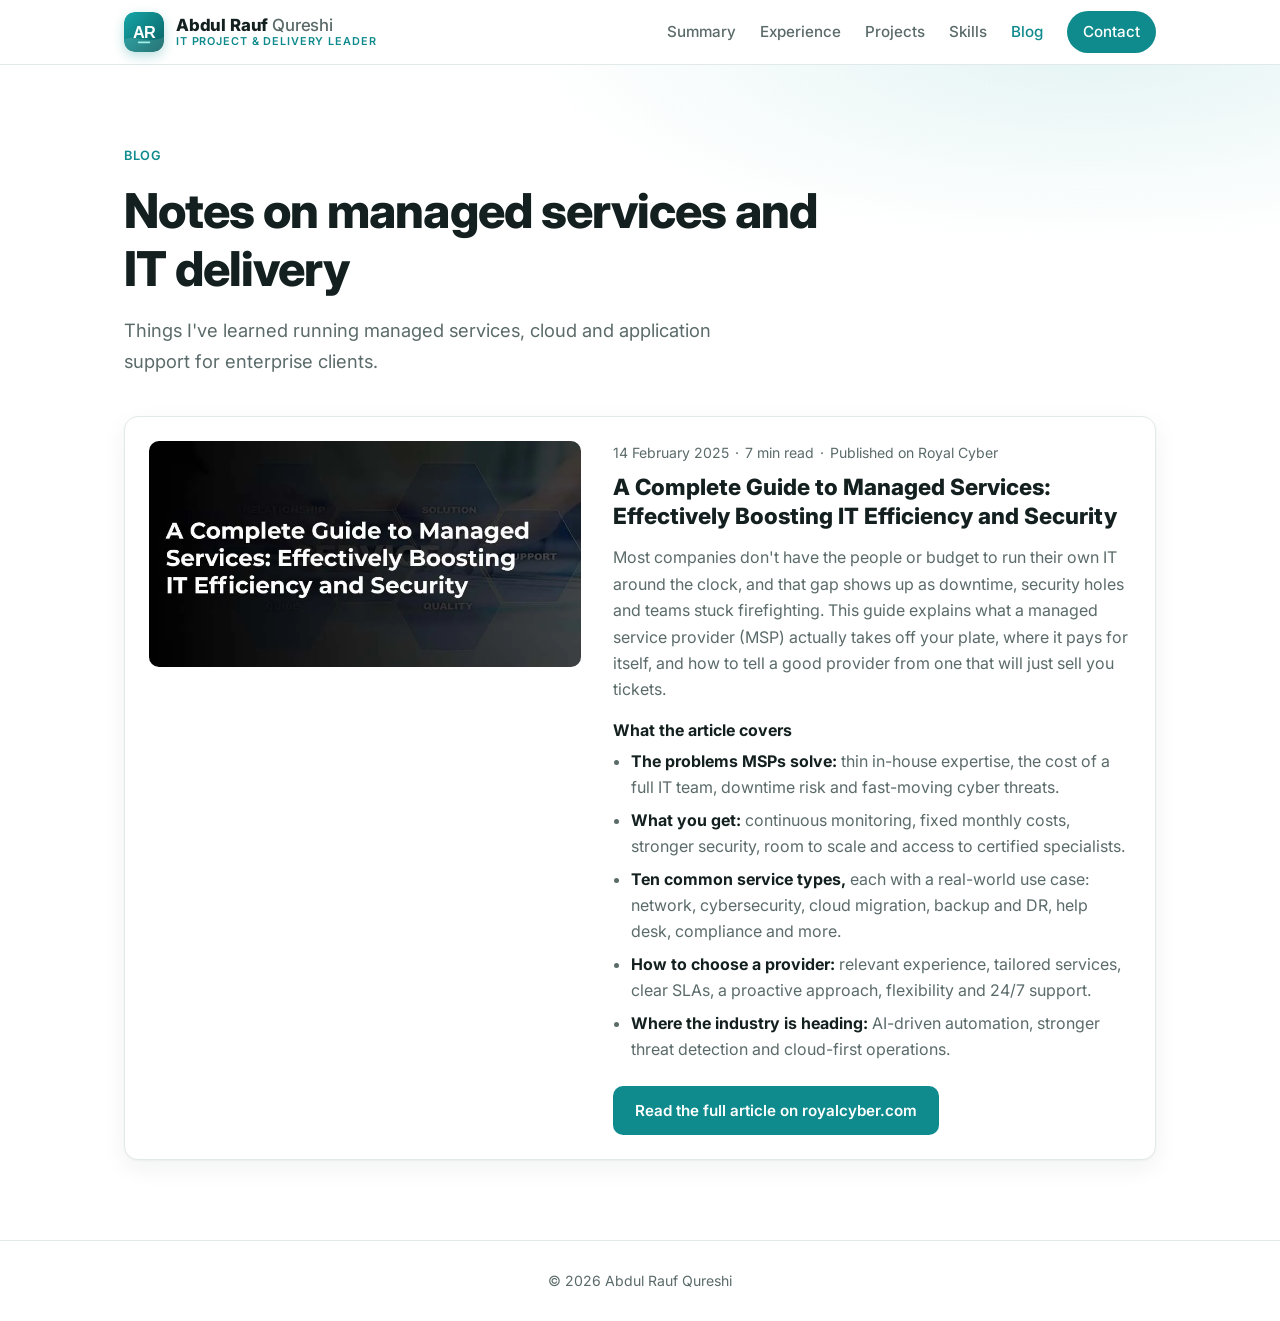
==== blog.html @ edaa2716 "Add Blog page with managed services guide article Summary, key points and link to the full article o" ====
<!doctype html>
<html lang="en">
<head>
  <meta charset="utf-8">
  <meta name="viewport" content="width=device-width, initial-scale=1">
  <title>Blog | Abdul Rauf Qureshi</title>
  <meta name="description" content="Articles by Abdul Rauf Qureshi on managed services, IT service delivery, cloud and project management.">
  <meta name="author" content="Abdul Rauf Qureshi">
  <meta property="og:title" content="Blog | Abdul Rauf Qureshi">
  <meta property="og:description" content="Articles on managed services, IT service delivery, cloud and project management.">
  <meta property="og:type" content="website">
  <link rel="icon" href="mark.svg" type="image/svg+xml">
  <link rel="preconnect" href="https://fonts.googleapis.com">
  <link rel="preconnect" href="https://fonts.gstatic.com" crossorigin>
  <link href="https://fonts.googleapis.com/css2?family=Inter:wght@400;500;600;700;800&display=swap" rel="stylesheet">
  <link rel="stylesheet" href="styles.css">
  <script type="application/ld+json">
  {
    "@context": "https://schema.org",
    "@type": "BlogPosting",
    "headline": "A Complete Guide to Managed Services: Effectively Boosting IT Efficiency and Security",
    "datePublished": "2025-02-14",
    "author": { "@type": "Person", "name": "Abdul Rauf Qureshi", "jobTitle": "Senior Project Manager" },
    "publisher": { "@type": "Organization", "name": "Royal Cyber Inc." },
    "url": "https://www.royalcyber.com/blogs/managed-it-services-guide/",
    "image": "blog/managed-it-services-guide.webp"
  }
  </script>
</head>
<body>
  <header class="nav">
    <div class="container nav-inner">
      <a href="index.html#top" class="brand" aria-label="Abdul Rauf Qureshi, home">
        <img class="brand-mark" src="mark.svg" alt="" width="40" height="40">
        <span class="brand-text">
          <span class="brand-name">Abdul Rauf <span>Qureshi</span></span>
          <span class="brand-tag">IT Project &amp; Delivery Leader</span>
        </span>
      </a>
      <nav>
        <a href="index.html#summary">Summary</a>
        <a href="index.html#experience">Experience</a>
        <a href="index.html#projects">Projects</a>
        <a href="index.html#skills">Skills</a>
        <a href="blog.html" class="nav-keep" aria-current="page">Blog</a>
        <a href="index.html#contact" class="nav-cta">Contact</a>
      </nav>
    </div>
  </header>

  <main>
    <section class="section blog-hero">
      <div class="container">
        <p class="eyebrow">Blog</p>
        <h1 class="page-title">Notes on managed services and IT delivery</h1>
        <p class="lead">Things I've learned running managed services, cloud and application support for enterprise clients.</p>
      </div>
    </section>

    <section class="section blog-list">
      <div class="container">
        <article class="post">
          <a class="post-cover" href="https://www.royalcyber.com/blogs/managed-it-services-guide/" target="_blank" rel="noopener">
            <img src="blog/managed-it-services-guide.webp" alt="Cover image: A Complete Guide to Managed Services" width="800" height="418">
          </a>
          <div class="post-body">
            <p class="post-meta">
              <time datetime="2025-02-14">14 February 2025</time>
              <span aria-hidden="true">·</span> 7 min read
              <span aria-hidden="true">·</span> Published on Royal Cyber
            </p>
            <h2 class="post-title">
              <a href="https://www.royalcyber.com/blogs/managed-it-services-guide/" target="_blank" rel="noopener">A Complete Guide to Managed Services: Effectively Boosting IT Efficiency and Security</a>
            </h2>
            <p>Most companies don't have the people or budget to run their own IT around the clock, and that gap shows up as downtime, security holes and teams stuck firefighting. This guide explains what a managed service provider (MSP) actually takes off your plate, where it pays for itself, and how to tell a good provider from one that will just sell you tickets.</p>

            <h3>What the article covers</h3>
            <ul class="post-points">
              <li><strong>The problems MSPs solve:</strong> thin in-house expertise, the cost of a full IT team, downtime risk and fast-moving cyber threats.</li>
              <li><strong>What you get:</strong> continuous monitoring, fixed monthly costs, stronger security, room to scale and access to certified specialists.</li>
              <li><strong>Ten common service types,</strong> each with a real-world use case: network, cybersecurity, cloud migration, backup and DR, help desk, compliance and more.</li>
              <li><strong>How to choose a provider:</strong> relevant experience, tailored services, clear SLAs, a proactive approach, flexibility and 24/7 support.</li>
              <li><strong>Where the industry is heading:</strong> AI-driven automation, stronger threat detection and cloud-first operations.</li>
            </ul>

            <a class="btn primary" href="https://www.royalcyber.com/blogs/managed-it-services-guide/" target="_blank" rel="noopener">Read the full article on royalcyber.com</a>
          </div>
        </article>
      </div>
    </section>
  </main>

  <footer class="footer">
    <div class="container">© <span id="year">2026</span> Abdul Rauf Qureshi</div>
  </footer>

  <script>document.getElementById('year').textContent = new Date().getFullYear();</script>
</body>
</html>
---- styles.css ----
:root {
  --bg: #ffffff;
  --bg-alt: #f5f8f8;
  --surface: #ffffff;
  --text: #13201f;
  --muted: #5b6b6a;
  --border: #e2e9e9;
  --accent: #0f8b8d;
  --accent-strong: #0b6e70;
  --accent-soft: #e3f3f3;
  --shadow: 0 1px 2px rgba(16, 32, 31, .04), 0 8px 24px rgba(16, 32, 31, .06);
  --radius: 14px;
  --max: 1080px;
}

@media (prefers-color-scheme: dark) {
  :root {
    --bg: #0c1414;
    --bg-alt: #111c1c;
    --surface: #152222;
    --text: #e6eeee;
    --muted: #9db0af;
    --border: #213333;
    --accent: #3cc4c6;
    --accent-strong: #6ad6d8;
    --accent-soft: #163536;
    --shadow: 0 1px 2px rgba(0, 0, 0, .3), 0 8px 24px rgba(0, 0, 0, .3);
  }
}

*, *::before, *::after { box-sizing: border-box; }
html { scroll-behavior: smooth; scroll-padding-top: 72px; }
body {
  margin: 0;
  font-family: "Inter", system-ui, -apple-system, "Segoe UI", Roboto, sans-serif;
  background: var(--bg);
  color: var(--text);
  line-height: 1.65;
  -webkit-font-smoothing: antialiased;
}
a { color: var(--accent); text-decoration: none; }
a:hover { color: var(--accent-strong); }
h1, h2, h3, h4 { line-height: 1.2; margin: 0; }
p { margin: 0 0 1em; }

.container { max-width: var(--max); margin: 0 auto; padding: 0 24px; }

/* Nav */
.nav {
  position: sticky; top: 0; z-index: 10;
  background: color-mix(in srgb, var(--bg) 85%, transparent);
  backdrop-filter: saturate(160%) blur(10px);
  border-bottom: 1px solid var(--border);
}
.nav-inner { display: flex; align-items: center; justify-content: space-between; height: 64px; }
.brand { display: flex; align-items: center; gap: 12px; color: var(--text); }
.brand:hover { color: var(--text); }
.brand-mark {
  width: 40px; height: 40px; border-radius: 11px; flex: none;
  box-shadow: 0 4px 12px rgba(15, 139, 141, .28);
  transition: transform .2s;
}
.brand:hover .brand-mark { transform: rotate(-6deg) scale(1.05); }
.brand-text { display: flex; flex-direction: column; line-height: 1.15; }
.brand-name { font-weight: 800; font-size: 1.05rem; letter-spacing: -.01em; }
.brand-name span { font-weight: 500; color: var(--muted); }
.brand-tag {
  font-size: .68rem; font-weight: 600; letter-spacing: .08em;
  text-transform: uppercase; color: var(--accent);
}
.nav nav { display: flex; gap: 24px; align-items: center; }
.nav nav a { color: var(--muted); font-weight: 500; font-size: .95rem; }
.nav nav a:hover { color: var(--text); }
.nav nav a.nav-cta {
  color: #fff; background: var(--accent); padding: 8px 16px; border-radius: 999px;
}
.nav nav a.nav-cta:hover { background: var(--accent-strong); color: #fff; }

/* Hero */
.hero {
  padding: 96px 0 72px;
  background:
    radial-gradient(800px 400px at 85% -10%, var(--accent-soft), transparent 70%),
    var(--bg);
}
.hero-top { display: grid; grid-template-columns: 1fr auto; gap: 48px; align-items: center; }
.hero-photo {
  width: 300px; height: 300px; object-fit: cover; object-position: 50% 15%;
  border-radius: 50%; border: 6px solid var(--surface); background: var(--accent);
  box-shadow: 0 0 0 2px var(--accent), var(--shadow);
}
.eyebrow {
  color: var(--accent); font-weight: 600; letter-spacing: .04em;
  text-transform: uppercase; font-size: .8rem; margin-bottom: 16px;
}
.certs-row { list-style: none; padding: 0; margin-top: 0; display: flex; flex-wrap: wrap; gap: 8px 10px; }
.certs-row li {
  display: inline-flex; align-items: center; gap: 8px;
  background: var(--surface); border: 1px solid var(--border);
  border-radius: 999px; padding: 4px 12px 4px 4px;
}
.certs-row img {
  width: 24px; height: 24px; object-fit: contain;
  background: #fff; border-radius: 50%; padding: 2px;
}
.hero h1 { font-size: clamp(2.4rem, 6vw, 4rem); font-weight: 800; letter-spacing: -.02em; }
.role { font-size: clamp(1.05rem, 2.2vw, 1.3rem); font-weight: 600; color: var(--accent); margin: 12px 0 0; }
.lead { font-size: clamp(1rem, 1.8vw, 1.15rem); color: var(--muted); max-width: 640px; margin: 18px 0 14px; }
.contact-line { display: flex; flex-wrap: wrap; gap: 8px; font-size: .95rem; color: var(--muted); margin-bottom: 28px; }
.hero-actions { display: flex; flex-wrap: wrap; gap: 12px; }
.btn {
  display: inline-block; padding: 12px 22px; border-radius: 10px;
  font-weight: 600; font-size: .95rem; transition: background .15s, border-color .15s, color .15s;
  overflow-wrap: anywhere;
}
.btn.primary { background: var(--accent); color: #fff; }
.btn.primary:hover { background: var(--accent-strong); color: #fff; }
.btn.ghost { border: 1px solid var(--border); color: var(--text); background: var(--surface); }
.btn.ghost:hover { border-color: var(--accent); color: var(--accent); }

.stats {
  display: grid; grid-template-columns: repeat(4, 1fr); gap: 16px;
  margin: 56px 0 0; padding: 0;
}
.stats div {
  background: var(--surface); border: 1px solid var(--border);
  border-radius: var(--radius); padding: 20px; box-shadow: var(--shadow);
}
.stats dt { font-size: 1.8rem; font-weight: 800; color: var(--accent); }
.stats dd { margin: 4px 0 0; color: var(--muted); font-size: .9rem; }

/* Sections */
.section { padding: 80px 0; }
.section.alt { background: var(--bg-alt); }
.section-title {
  font-size: 1.75rem; font-weight: 800; letter-spacing: -.01em; margin-bottom: 32px;
}
.two-col { display: grid; grid-template-columns: 220px 1fr; gap: 32px; }
.two-col p { font-size: 1.08rem; color: var(--text); text-align: justify; hyphens: auto; }

/* Timeline */
.timeline { list-style: none; margin: 0; padding: 0; position: relative; }
.timeline > li {
  display: grid; grid-template-columns: 180px 1fr; gap: 32px;
  padding-bottom: 36px; position: relative;
}
.timeline > li:last-child { padding-bottom: 0; }
.when { color: var(--muted); font-size: .9rem; font-weight: 500; padding-top: 3px; }
.what {
  border-left: 2px solid var(--border); padding-left: 28px; position: relative;
}
.what::before {
  content: ""; position: absolute; left: -7px; top: 6px;
  width: 12px; height: 12px; border-radius: 50%;
  background: var(--bg-alt); border: 2px solid var(--accent);
}
.timeline > li:first-child .what::before { background: var(--accent); }
/* Organization logos: always on a white tile so dark marks stay visible in dark mode */
.logo {
  flex: none; width: 56px; height: 56px; border-radius: 12px;
  background: #fff; border: 1px solid var(--border);
  display: grid; place-items: center; padding: 7px; overflow: hidden;
}
.logo img { max-width: 100%; max-height: 100%; object-fit: contain; }
.logo.initials { background: var(--accent-soft); color: var(--accent); font-weight: 800; font-size: .95rem; letter-spacing: .02em; }
.job-head { display: flex; gap: 14px; align-items: center; margin-bottom: 10px; }
.job-head .logo { width: 124px; padding: 8px 10px; }
.job-head .logo img { max-height: 38px; }
@media (max-width: 640px) { .job-head .logo { width: 88px; height: 48px; } }
.job-head .org { margin-bottom: 0; }
.card-logo {
  display: block; height: 52px; max-width: 170px; object-fit: contain; object-position: left center;
  background: #fff; border-radius: 10px; padding: 8px 12px; margin-bottom: 14px; box-sizing: content-box;
}
.what h3 { font-size: 1.15rem; font-weight: 700; }
.org { color: var(--accent); font-weight: 500; font-size: .95rem; margin: 4px 0 10px; }
.what ul { margin: 0; padding-left: 18px; color: var(--muted); }
.what li { margin-bottom: 4px; }

/* Project cards */
.cards { display: grid; grid-template-columns: repeat(6, 1fr); gap: 20px; }
.card {
  grid-column: span 2;
  background: var(--surface); border: 1px solid var(--border);
  border-radius: var(--radius); padding: 24px; box-shadow: var(--shadow);
  transition: transform .15s, border-color .15s;
}
.card:hover { transform: translateY(-2px); border-color: var(--accent); }
.card.featured { grid-column: span 3; }
.card-head { display: flex; justify-content: space-between; align-items: center; margin-bottom: 12px; gap: 8px; }
.tag {
  font-size: .75rem; font-weight: 600; color: var(--accent);
  background: var(--accent-soft); padding: 4px 10px; border-radius: 999px;
}
.value { font-weight: 800; font-size: 1.3rem; }
.card h3 { font-size: 1.15rem; margin-bottom: 10px; }
.card p, .card ul { color: var(--muted); font-size: .95rem; margin: 0; }
.card ul { padding-left: 18px; }
.card li { margin-bottom: 4px; }

/* Skills */
.skills-grid { display: grid; grid-template-columns: 1fr 1fr; gap: 32px; }
.skill-block h3, .sub-title { font-size: 1.05rem; font-weight: 700; margin-bottom: 14px; }
.sub-title { margin-top: 48px; }
.chips { list-style: none; padding: 0; margin: 0; display: flex; flex-wrap: wrap; gap: 8px; }
.chips li {
  background: var(--surface); border: 1px solid var(--border);
  padding: 6px 12px; border-radius: 999px; font-size: .88rem;
}
.tech-grid { display: grid; grid-template-columns: repeat(auto-fit, minmax(190px, 1fr)); gap: 16px; }
.tech-grid > div {
  background: var(--surface); border: 1px solid var(--border);
  border-radius: var(--radius); padding: 18px;
}
.tech-grid h4 { font-size: .8rem; text-transform: uppercase; letter-spacing: .05em; color: var(--accent); margin-bottom: 8px; }
.tech-grid p { margin: 0; font-size: .92rem; }

/* Education / certs */
.cols { display: grid; grid-template-columns: 1fr 1fr; gap: 48px; }
.list { list-style: none; margin: 0; padding: 0; }
.list li { padding: 14px 0; border-bottom: 1px solid var(--border); display: flex; gap: 14px; align-items: center; }
.list li:first-child { padding-top: 0; }
.list li > div { display: flex; flex-direction: column; }
.list .logo { width: 48px; height: 48px; padding: 6px; }
.list span:not(.logo) { color: var(--muted); font-size: .92rem; }

/* Blog */
.nav nav a[aria-current="page"] { color: var(--accent); }
.section.blog-hero { padding-bottom: 20px; background: radial-gradient(800px 300px at 85% -10%, var(--accent-soft), transparent 70%), var(--bg); }
.page-title { font-size: clamp(2rem, 5vw, 3rem); font-weight: 800; letter-spacing: -.02em; max-width: 720px; }
.blog-hero .lead { margin-bottom: 0; }
.section.blog-list { padding-top: 20px; }
.post {
  display: grid; grid-template-columns: minmax(0, 5fr) minmax(0, 6fr); gap: 32px;
  background: var(--surface); border: 1px solid var(--border);
  border-radius: var(--radius); padding: 24px; box-shadow: var(--shadow);
}
.post-cover { display: block; border-radius: 10px; overflow: hidden; align-self: start; }
.post-cover img { display: block; width: 100%; height: auto; transition: transform .3s; }
.post-cover:hover img { transform: scale(1.03); }
.post-meta { display: flex; flex-wrap: wrap; gap: 6px; color: var(--muted); font-size: .88rem; margin-bottom: 8px; }
.post-title { font-size: 1.4rem; font-weight: 800; line-height: 1.3; margin-bottom: 14px; }
.post-title a { color: var(--text); }
.post-title a:hover { color: var(--accent); }
.post-body > p { color: var(--muted); }
.post-body h3 { font-size: 1rem; margin: 18px 0 8px; }
.post-points { margin: 0 0 24px; padding-left: 18px; color: var(--muted); }
.post-points li { margin-bottom: 6px; }
.post-points strong { color: var(--text); }

/* Contact */
.contact { background: var(--accent-soft); text-align: center; }
.contact-inner { display: flex; flex-direction: column; align-items: center; }
.contact h2 { font-size: clamp(1.8rem, 4vw, 2.4rem); font-weight: 800; margin-bottom: 12px; }
.contact p { color: var(--muted); max-width: 520px; margin-bottom: 28px; }
.contact .hero-actions { justify-content: center; }

.footer { padding: 28px 0; color: var(--muted); font-size: .88rem; text-align: center; border-top: 1px solid var(--border); }

/* Responsive */
@media (max-width: 860px) {
  .stats { grid-template-columns: repeat(2, 1fr); }
  .hero-top { grid-template-columns: 1fr; gap: 32px; }
  .post { grid-template-columns: 1fr; gap: 20px; padding: 18px; }
  .hero-photo { order: -1; width: 180px; height: 180px; }
  .two-col, .cols, .skills-grid { grid-template-columns: 1fr; gap: 16px; }
  .cols { gap: 48px; }
  .timeline > li { grid-template-columns: 1fr; gap: 6px; }
  .when { padding-left: 30px; }
  .cards { grid-template-columns: 1fr; }
  .card, .card.featured { grid-column: auto; }
}
@media (max-width: 640px) {
  .container { padding: 0 16px; }
  .nav nav a:not(.nav-cta):not(.nav-keep) { display: none; }
  .nav nav { gap: 14px; }
  .brand-name span { display: none; }
  .brand-tag { display: none; }
  .brand-mark { width: 36px; height: 36px; }
  .hero { padding: 64px 0 48px; }
  .section { padding: 56px 0; }
}
/* Print: plain single-column resume, readable by ATS parsers when saved as PDF */
@media print {
  @page { margin: 14mm 16mm; }
  :root {
    --bg: #fff; --bg-alt: #fff; --surface: #fff; --text: #000; --muted: #222;
    --border: #ccc; --accent: #000; --accent-soft: #fff; --shadow: none;
  }
  body { font-family: Arial, Helvetica, sans-serif; font-size: 10.5pt; line-height: 1.4; }
  .nav, .hero-photo, .hero-actions, .stats, .footer, .contact, .eyebrow, .logo, .card-logo { display: none !important; }
  .job-head { display: block; margin: 0; }
  .cols > div { break-inside: avoid; }
  .cols > div + div { margin-top: 12pt; }
  .container { max-width: none; padding: 0; }
  .hero, .section, .section.alt, .contact { padding: 0; margin: 0 0 12pt; background: none; text-align: left; }
  .hero-top, .two-col, .cols, .skills-grid { display: block; }
  .hero h1 { font-size: 20pt; }
  .role { color: #000; font-size: 12pt; margin-top: 2pt; }
  .lead { font-size: 10.5pt; max-width: none; margin: 6pt 0; }
  .contact-line { margin-bottom: 0; }
  a { color: #000; }
  .section-title, .contact h2 {
    font-size: 12pt; text-transform: uppercase; letter-spacing: .04em;
    border-bottom: 1px solid #000; padding-bottom: 2pt; margin: 0 0 6pt;
    break-after: avoid;
  }
  .two-col p { font-size: 10.5pt; color: #000; margin-bottom: 5pt; }
  .what ul, .card ul { padding-left: 14pt; }
  .contact-inner { align-items: flex-start; }
  .contact p { margin: 0; max-width: none; }
  .timeline > li { display: block; padding-bottom: 8pt; break-inside: avoid; }
  .what { border: 0; padding: 0; }
  .what::before { display: none; }
  .when { padding: 0; font-size: 10pt; }
  .what h3, .card h3 { font-size: 11pt; }
  .org { color: #000; margin: 0 0 2pt; font-style: italic; }
  .cards { display: block; }
  .card { border: 0; padding: 0 0 6pt; box-shadow: none; break-inside: avoid; }
  .card:hover { transform: none; }
  .card-head { justify-content: flex-start; margin: 0; }
  .tag { padding: 0; font-size: 10pt; color: #000; }
  .tag::after { content: " ·"; }
  .value { font-size: 10pt; }
  .chips { display: block; }
  .chips li { display: inline; border: 0; padding: 0; font-size: 10.5pt; }
  .chips li:not(:last-child)::after { content: ", "; }
  .skill-block h3, .sub-title { font-size: 10.5pt; margin: 4pt 0 2pt; }
  .tech-grid { display: block; }
  .tech-grid > div { border: 0; padding: 0; }
  .tech-grid h4 { display: inline; font-size: 10.5pt; text-transform: none; letter-spacing: 0; color: #000; }
  .tech-grid h4::after { content: ": "; }
  .tech-grid p { display: inline; }
  .list li { padding: 2pt 0; border: 0; }
  .list span { color: #222; }
}

@media (prefers-reduced-motion: reduce) {
  html { scroll-behavior: auto; }
  .card, .btn, .brand-mark, .post-cover img { transition: none; }
}
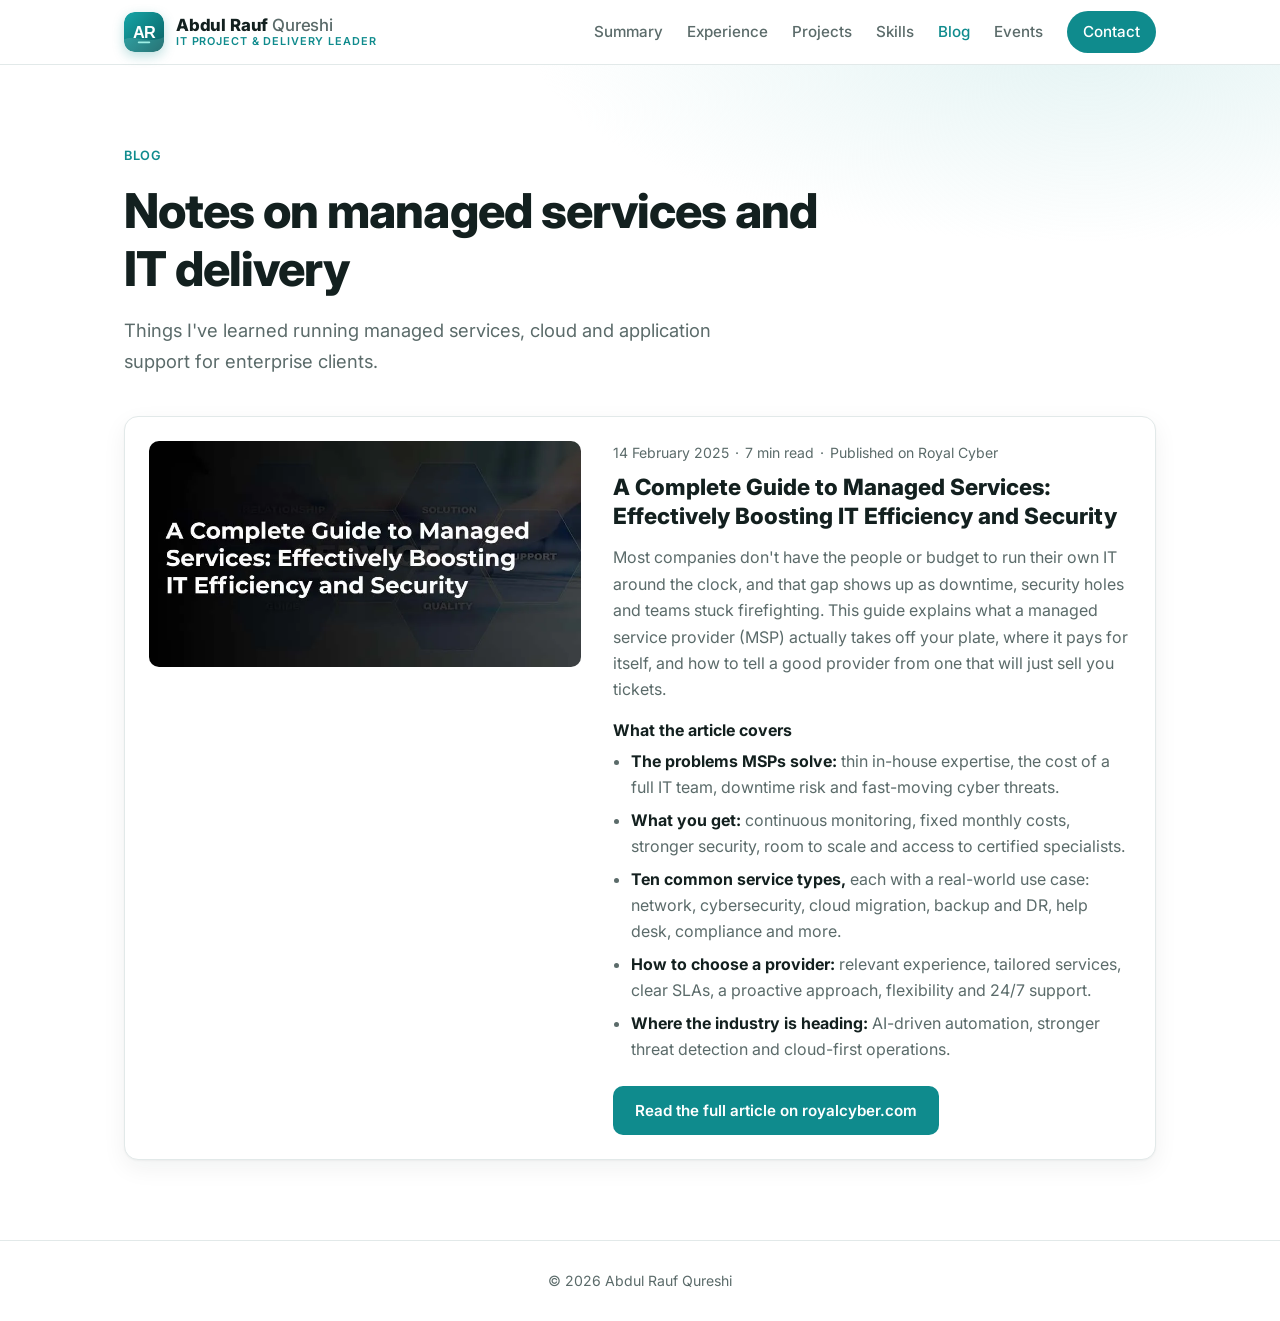
==== commit e6a5b55d: "Add Events page with World CIO 200 Summit 2026 and ITCN Asia 2026 Co-Authored-By: Claude Opus 5.5 <n" ====
--- a/blog.html
+++ b/blog.html
@@ -43,6 +43,7 @@
         <a href="index.html#projects">Projects</a>
         <a href="index.html#skills">Skills</a>
         <a href="blog.html" class="nav-keep" aria-current="page">Blog</a>
+        <a href="events.html" class="nav-keep">Events</a>
         <a href="index.html#contact" class="nav-cta">Contact</a>
       </nav>
     </div>
--- a/styles.css
+++ b/styles.css
@@ -128,6 +128,7 @@
 }
 .stats dt { font-size: 1.8rem; font-weight: 800; color: var(--accent); }
 .stats dd { margin: 4px 0 0; color: var(--muted); font-size: .9rem; }
+.stat-note { display: block; margin-top: 4px; font-size: .78rem; font-weight: 700; letter-spacing: .06em; color: var(--accent); }
 
 /* Sections */
 .section { padding: 80px 0; }
@@ -248,6 +249,29 @@
 .post-points li { margin-bottom: 6px; }
 .post-points strong { color: var(--text); }
 
+/* Events */
+.events { display: grid; gap: 28px; }
+.event {
+  background: var(--surface); border: 1px solid var(--border);
+  border-radius: var(--radius); overflow: hidden; box-shadow: var(--shadow);
+}
+.event-cover { display: block; background: #0d4f55; }
+.event-cover img { display: block; width: 100%; height: auto; }
+.event-cover-logo {
+  display: grid; place-items: center; padding: 28px;
+  background: linear-gradient(135deg, #fbf4fb, #efe4f3);
+}
+.event-cover-logo img { width: auto; max-width: 220px; max-height: 130px; }
+.event-body { display: grid; grid-template-columns: auto 1fr; gap: 24px; padding: 24px; }
+.event-date {
+  width: 84px; text-align: center; border-radius: 12px; padding: 10px 6px;
+  background: var(--accent-soft); color: var(--accent);
+  font-size: .75rem; font-weight: 700; text-transform: uppercase; letter-spacing: .05em; align-self: start;
+}
+.event-date span { display: block; font-size: 1.5rem; font-weight: 800; letter-spacing: -.02em; line-height: 1.2; text-transform: none; }
+.event-body p:not(.post-meta) { color: var(--muted); }
+.event-tags { margin-top: 4px; }
+
 /* Contact */
 .contact { background: var(--accent-soft); text-align: center; }
 .contact-inner { display: flex; flex-direction: column; align-items: center; }
@@ -262,6 +286,9 @@
   .stats { grid-template-columns: repeat(2, 1fr); }
   .hero-top { grid-template-columns: 1fr; gap: 32px; }
   .post { grid-template-columns: 1fr; gap: 20px; padding: 18px; }
+  .event-body { grid-template-columns: 1fr; gap: 14px; padding: 18px; }
+  .event-date { width: auto; display: inline-flex; gap: 6px; align-items: baseline; justify-self: start; padding: 6px 12px; }
+  .event-date span { display: inline; font-size: 1.1rem; }
   .hero-photo { order: -1; width: 180px; height: 180px; }
   .two-col, .cols, .skills-grid { grid-template-columns: 1fr; gap: 16px; }
   .cols { gap: 48px; }
@@ -339,3 +366,8 @@
   html { scroll-behavior: auto; }
   .card, .btn, .brand-mark, .post-cover img { transition: none; }
 }
+
+/* Narrow phones: keep just the monogram so Blog, Events and Contact fit */
+@media (max-width: 420px) {
+  .brand-text { display: none; }
+}
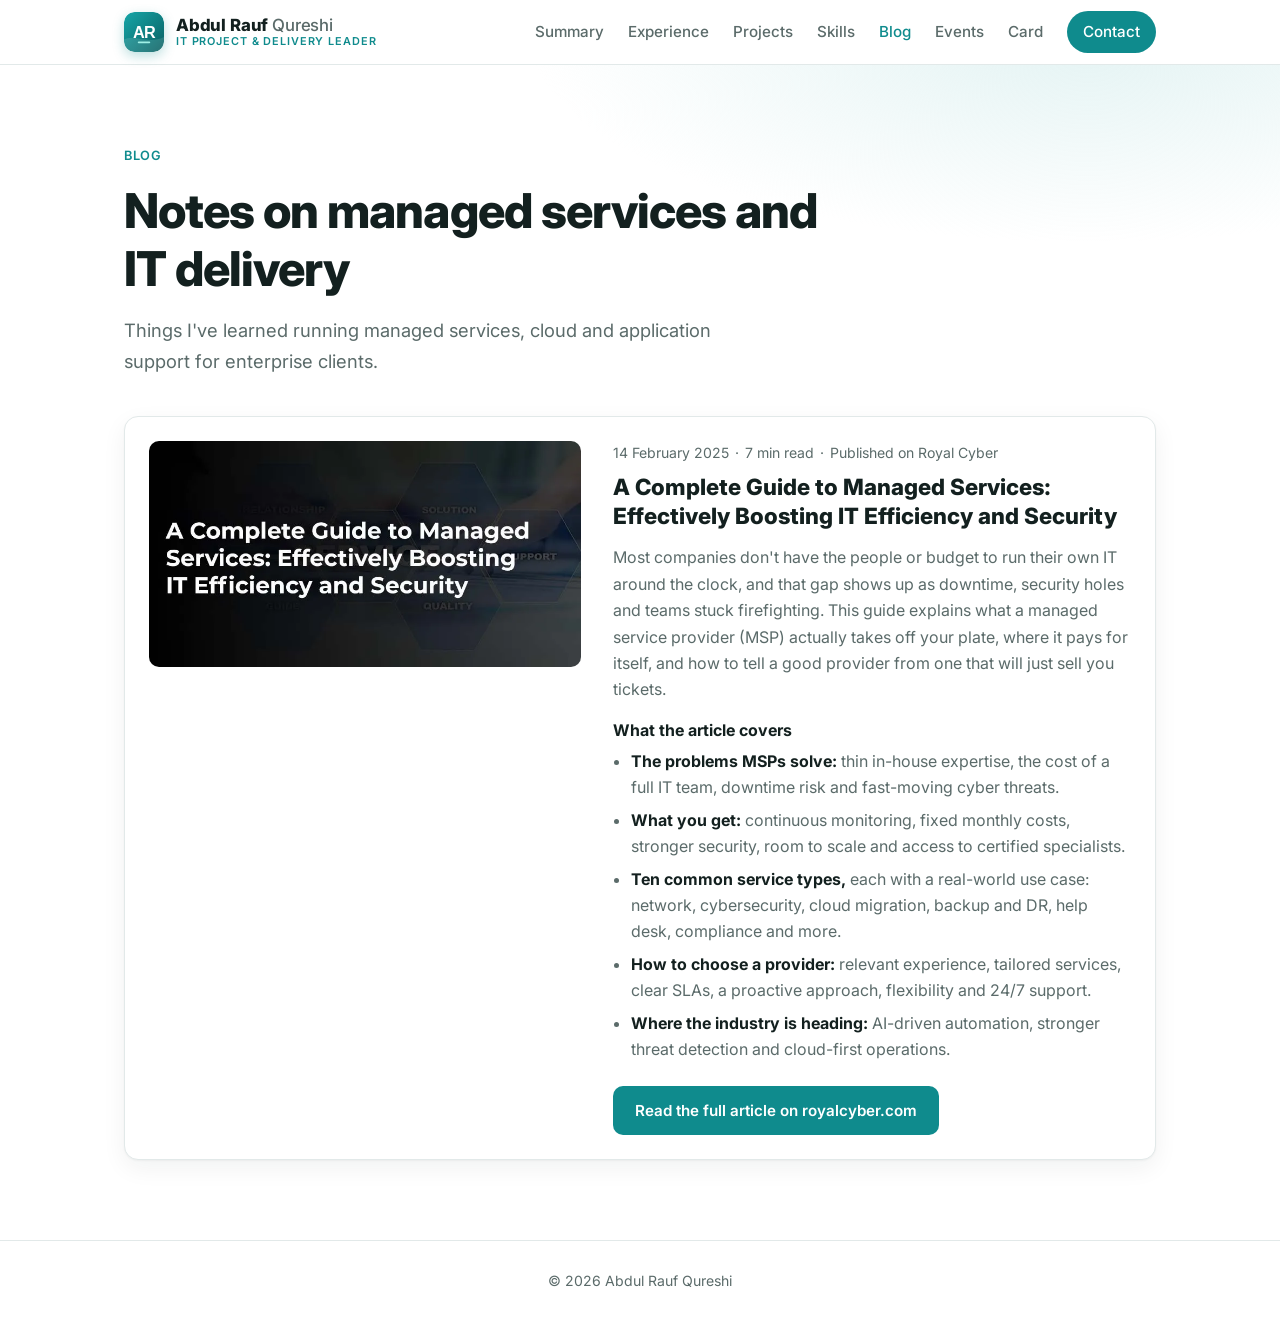
==== commit 34f2f671: "Add digital visiting card page with vCard download, QR code and print layout Co-Authored-By: Claude " ====
--- a/blog.html
+++ b/blog.html
@@ -37,13 +37,17 @@
           <span class="brand-tag">IT Project &amp; Delivery Leader</span>
         </span>
       </a>
-      <nav>
+      <button class="nav-toggle" type="button" aria-expanded="false" aria-controls="site-nav" aria-label="Open menu">
+        <span></span><span></span><span></span>
+      </button>
+      <nav id="site-nav">
         <a href="index.html#summary">Summary</a>
         <a href="index.html#experience">Experience</a>
         <a href="index.html#projects">Projects</a>
         <a href="index.html#skills">Skills</a>
-        <a href="blog.html" class="nav-keep" aria-current="page">Blog</a>
-        <a href="events.html" class="nav-keep">Events</a>
+        <a href="blog.html" aria-current="page">Blog</a>
+        <a href="events.html">Events</a>
+        <a href="card.html">Card</a>
         <a href="index.html#contact" class="nav-cta">Contact</a>
       </nav>
     </div>
@@ -96,5 +100,14 @@
   </footer>
 
   <script>document.getElementById('year').textContent = new Date().getFullYear();</script>
+  <script>
+    (function () {
+      var header = document.querySelector('.nav'), btn = header.querySelector('.nav-toggle');
+      function set(open) { header.classList.toggle('nav-open', open); btn.setAttribute('aria-expanded', open); btn.setAttribute('aria-label', open ? 'Close menu' : 'Open menu'); }
+      btn.addEventListener('click', function () { set(!header.classList.contains('nav-open')); });
+      header.querySelectorAll('#site-nav a').forEach(function (a) { a.addEventListener('click', function () { set(false); }); });
+      document.addEventListener('keydown', function (e) { if (e.key === 'Escape') set(false); });
+    })();
+  </script>
 </body>
 </html>
--- a/styles.css
+++ b/styles.css
@@ -62,6 +62,15 @@
 }
 .brand:hover .brand-mark { transform: rotate(-6deg) scale(1.05); }
 .brand-text { display: flex; flex-direction: column; line-height: 1.15; }
+.nav-toggle {
+  display: none; flex-direction: column; justify-content: center; gap: 5px;
+  width: 44px; height: 44px; padding: 0 11px; margin-left: 8px;
+  background: none; border: 1px solid var(--border); border-radius: 10px; cursor: pointer;
+}
+.nav-toggle span { display: block; height: 2px; border-radius: 2px; background: var(--text); transition: transform .2s, opacity .2s; }
+.nav.nav-open .nav-toggle span:nth-child(1) { transform: translateY(7px) rotate(45deg); }
+.nav.nav-open .nav-toggle span:nth-child(2) { opacity: 0; }
+.nav.nav-open .nav-toggle span:nth-child(3) { transform: translateY(-7px) rotate(-45deg); }
 .brand-name { font-weight: 800; font-size: 1.05rem; letter-spacing: -.01em; }
 .brand-name span { font-weight: 500; color: var(--muted); }
 .brand-tag {
@@ -200,15 +209,33 @@
 .card li { margin-bottom: 4px; }
 
 /* Skills */
-.skills-grid { display: grid; grid-template-columns: 1fr 1fr; gap: 32px; }
-.skill-block h3, .sub-title { font-size: 1.05rem; font-weight: 700; margin-bottom: 14px; }
-.sub-title { margin-top: 48px; }
+.sub-title { font-size: 1.05rem; font-weight: 700; margin: 48px 0 14px; }
+.sub-title.first { margin-top: 0; }
 .chips { list-style: none; padding: 0; margin: 0; display: flex; flex-wrap: wrap; gap: 8px; }
 .chips li {
   background: var(--surface); border: 1px solid var(--border);
   padding: 6px 12px; border-radius: 999px; font-size: .88rem;
 }
-.tech-grid { display: grid; grid-template-columns: repeat(auto-fit, minmax(190px, 1fr)); gap: 16px; }
+.skill-grid { display: grid; grid-template-columns: repeat(3, 1fr); gap: 16px; }
+.skill-card {
+  background: var(--surface); border: 1px solid var(--border);
+  border-radius: var(--radius); padding: 20px; box-shadow: var(--shadow);
+}
+.skill-icon, .tech-icon {
+  display: grid; place-items: center; width: 40px; height: 40px; border-radius: 10px;
+  background: var(--accent-soft); color: var(--accent); margin-bottom: 12px;
+}
+.skill-icon svg, .tech-icon svg { width: 20px; height: 20px; }
+.tech-icon { width: 34px; height: 34px; border-radius: 9px; margin-bottom: 10px; }
+.tech-icon svg { width: 18px; height: 18px; }
+.skill-card h4 { font-size: 1rem; margin-bottom: 6px; }
+.skill-card p { margin: 0; font-size: .92rem; color: var(--muted); }
+.skill-card .chips-sm { margin-top: 14px; gap: 6px; }
+.chips-sm li { font-size: .8rem; padding: 4px 10px; background: var(--bg-alt); }
+.ai-chips { margin-top: 16px; }
+.skill-card, .tech-grid > div { transition: border-color .15s, transform .15s; }
+.skill-card:hover, .tech-grid > div:hover { border-color: var(--accent); transform: translateY(-2px); }
+.tech-grid { display: grid; grid-template-columns: repeat(auto-fit, minmax(280px, 1fr)); gap: 16px; }
 .tech-grid > div {
   background: var(--surface); border: 1px solid var(--border);
   border-radius: var(--radius); padding: 18px;
@@ -271,6 +298,22 @@
 .event-date span { display: block; font-size: 1.5rem; font-weight: 800; letter-spacing: -.02em; line-height: 1.2; text-transform: none; }
 .event-body p:not(.post-meta) { color: var(--muted); }
 .event-tags { margin-top: 4px; }
+.event-photos { display: grid; grid-template-columns: 1fr 1fr; gap: 4px; background: var(--border); }
+.event-photos img { display: block; width: 100%; height: 440px; object-fit: cover; object-position: center 30%; }
+.event-split { display: grid; grid-template-columns: 400px 1fr; }
+.event-side-photo { margin: 0; }
+.event-side-photo img { display: block; width: 100%; height: 100%; min-height: 360px; object-fit: cover; object-position: 70% 35%; }
+.event-gallery { display: grid; grid-template-columns: repeat(3, 1fr); gap: 12px; margin: 18px 0 4px; }
+.event-gallery figure { margin: 0; }
+.event-gallery img { display: block; width: 100%; height: 300px; object-fit: cover; object-position: center 30%; border-radius: 10px; }
+.event-gallery figcaption { font-size: .82rem; color: var(--muted); margin-top: 6px; line-height: 1.4; }
+.event-quote {
+  margin: 18px 0; padding: 16px 20px; border-left: 3px solid var(--accent);
+  background: var(--bg-alt); border-radius: 0 10px 10px 0;
+}
+.event-body .event-quote p { color: var(--text); font-style: italic; margin-bottom: .7em; }
+.event-quote footer a { display: inline-flex; align-items: center; gap: 8px; font-size: .88rem; font-weight: 600; }
+.event-quote footer img { border-radius: 4px; }
 
 /* Contact */
 .contact { background: var(--accent-soft); text-align: center; }
@@ -287,10 +330,18 @@
   .hero-top { grid-template-columns: 1fr; gap: 32px; }
   .post { grid-template-columns: 1fr; gap: 20px; padding: 18px; }
   .event-body { grid-template-columns: 1fr; gap: 14px; padding: 18px; }
+  .event-photos img { height: 260px; }
+  .event-gallery { grid-template-columns: 1fr 1fr; }
+  .event-gallery img { height: 220px; }
+  .event-split { grid-template-columns: 1fr; }
+  .event-side-photo img { height: 340px; min-height: 0; }
   .event-date { width: auto; display: inline-flex; gap: 6px; align-items: baseline; justify-self: start; padding: 6px 12px; }
   .event-date span { display: inline; font-size: 1.1rem; }
-  .hero-photo { order: -1; width: 180px; height: 180px; }
-  .two-col, .cols, .skills-grid { grid-template-columns: 1fr; gap: 16px; }
+  .hero-photo { order: -1; width: 180px; height: 180px; justify-self: center; }
+  .hero-text { text-align: center; }
+  .hero-text .lead { margin-left: auto; margin-right: auto; }
+  .certs-row, .contact-line, .hero-text .hero-actions { justify-content: center; }
+  .two-col, .cols, .skill-grid { grid-template-columns: 1fr; gap: 16px; }
   .cols { gap: 48px; }
   .timeline > li { grid-template-columns: 1fr; gap: 6px; }
   .when { padding-left: 30px; }
@@ -299,11 +350,18 @@
 }
 @media (max-width: 640px) {
   .container { padding: 0 16px; }
-  .nav nav a:not(.nav-cta):not(.nav-keep) { display: none; }
-  .nav nav { gap: 14px; }
-  .brand-name span { display: none; }
-  .brand-tag { display: none; }
   .brand-mark { width: 36px; height: 36px; }
+  .nav-toggle { display: flex; }
+  .nav nav {
+    position: absolute; top: 100%; left: 0; right: 0;
+    flex-direction: column; align-items: stretch; gap: 0;
+    background: var(--bg); border-bottom: 1px solid var(--border);
+    box-shadow: 0 12px 24px rgba(0, 0, 0, .08);
+    padding: 8px 16px 16px; display: none;
+  }
+  .nav.nav-open nav { display: flex; }
+  .nav nav a { padding: 12px 4px; border-bottom: 1px solid var(--border); font-size: 1rem; color: var(--text); }
+  .nav nav a.nav-cta { margin-top: 12px; border: 0; text-align: center; padding: 12px 16px; }
   .hero { padding: 64px 0 48px; }
   .section { padding: 56px 0; }
 }
@@ -314,14 +372,14 @@
     --bg: #fff; --bg-alt: #fff; --surface: #fff; --text: #000; --muted: #222;
     --border: #ccc; --accent: #000; --accent-soft: #fff; --shadow: none;
   }
-  body { font-family: Arial, Helvetica, sans-serif; font-size: 10.5pt; line-height: 1.4; }
+  body { font-family: Arial, Helvetica, sans-serif; font-size: 10pt; line-height: 1.35; }
   .nav, .hero-photo, .hero-actions, .stats, .footer, .contact, .eyebrow, .logo, .card-logo { display: none !important; }
   .job-head { display: block; margin: 0; }
   .cols > div { break-inside: avoid; }
   .cols > div + div { margin-top: 12pt; }
   .container { max-width: none; padding: 0; }
   .hero, .section, .section.alt, .contact { padding: 0; margin: 0 0 12pt; background: none; text-align: left; }
-  .hero-top, .two-col, .cols, .skills-grid { display: block; }
+  .hero-top, .two-col, .cols { display: block; }
   .hero h1 { font-size: 20pt; }
   .role { color: #000; font-size: 12pt; margin-top: 2pt; }
   .lead { font-size: 10.5pt; max-width: none; margin: 6pt 0; }
@@ -352,22 +410,95 @@
   .chips { display: block; }
   .chips li { display: inline; border: 0; padding: 0; font-size: 10.5pt; }
   .chips li:not(:last-child)::after { content: ", "; }
-  .skill-block h3, .sub-title { font-size: 10.5pt; margin: 4pt 0 2pt; }
-  .tech-grid { display: block; }
+  .sub-title { font-size: 10.5pt; margin: 6pt 0 2pt; }
+  .tech-grid, .skill-grid { display: block; }
+  .skill-card { border: 0; padding: 0 0 4pt; box-shadow: none; }
+  .skill-icon, .tech-icon { display: none; }
+  .skill-card h4 { font-size: 10.5pt; margin: 0; }
+  .skill-card p { font-size: 10.5pt; color: #000; }
+  .skill-card .chips-sm { margin-top: 0; }
+  .skill-card:has(.chips-sm) { display: flex; flex-wrap: wrap; gap: 0 6pt; padding-bottom: 2pt; }
+  .skill-card:has(.chips-sm) p { display: none; }
+  .skill-card:has(.chips-sm) h4::after { content: ":"; }
+  .chips-sm li { background: none; font-size: 10.5pt; }
   .tech-grid > div { border: 0; padding: 0; }
   .tech-grid h4 { display: inline; font-size: 10.5pt; text-transform: none; letter-spacing: 0; color: #000; }
   .tech-grid h4::after { content: ": "; }
   .tech-grid p { display: inline; }
-  .list li { padding: 2pt 0; border: 0; }
+  .list li { padding: 1pt 0; border: 0; }
+  .list li > div { display: block; }
+  .list li > div span::before { content: " — "; }
   .list span { color: #222; }
 }
 
 @media (prefers-reduced-motion: reduce) {
   html { scroll-behavior: auto; }
-  .card, .btn, .brand-mark, .post-cover img { transition: none; }
+  .card, .btn, .brand-mark, .post-cover img, .skill-card, .tech-grid > div { transition: none; }
 }
 
 /* Narrow phones: keep just the monogram so Blog, Events and Contact fit */
 @media (max-width: 420px) {
-  .brand-text { display: none; }
-}
+  .brand-tag { font-size: .6rem; letter-spacing: .06em; }
+  .contact-line { flex-direction: column; align-items: center; gap: 2px; }
+  .contact-line span[aria-hidden] { display: none; }
+}
+
+/* Visiting card (card.html) */
+.vcards { display: grid; grid-template-columns: repeat(2, minmax(0, 1fr)); gap: 28px; }
+.vcard {
+  container-type: inline-size; position: relative; overflow: hidden;
+  aspect-ratio: 89 / 51; border-radius: 16px;
+  box-shadow: 0 2px 4px rgba(0, 0, 0, .06), 0 18px 40px rgba(10, 79, 81, .22);
+  -webkit-print-color-adjust: exact; print-color-adjust: exact;
+}
+.vcard-front {
+  display: flex; flex-direction: column; justify-content: space-between;
+  padding: 5.5% 6%; color: #fff;
+  background:
+    radial-gradient(60cqw 60cqw at 105% -15%, rgba(159, 240, 230, .28), transparent 60%),
+    radial-gradient(45cqw 45cqw at -10% 120%, rgba(255, 255, 255, .10), transparent 60%),
+    linear-gradient(135deg, #12a0a2 0%, #0b6e70 55%, #083f41 100%);
+}
+.vc-top { display: flex; justify-content: space-between; align-items: center; gap: 4cqw; }
+.vc-mark { width: 10cqw; height: 10cqw; border-radius: 2.4cqw; box-shadow: 0 0 0 .5cqw rgba(255, 255, 255, .35); }
+.vc-web { font-size: 2.3cqw; letter-spacing: .02em; opacity: .75; }
+.vc-name { font-size: 7.4cqw; font-weight: 800; letter-spacing: -.02em; line-height: 1.1; margin: 0; }
+.vc-title { font-size: 3.6cqw; font-weight: 600; color: #9ff0e6; margin: 1.2cqw 0 0; }
+.vc-sub { font-size: 2.7cqw; opacity: .85; margin: 1cqw 0 0; }
+.vc-certs { list-style: none; margin: 0; padding: 0; display: flex; flex-wrap: wrap; gap: 1.6cqw; }
+.vc-certs li {
+  display: inline-flex; align-items: center; gap: 1.2cqw;
+  font-size: 2.5cqw; font-weight: 700; letter-spacing: .03em;
+  background: rgba(255, 255, 255, .14); border: 1px solid rgba(255, 255, 255, .25);
+  border-radius: 999px; padding: .8cqw 2.2cqw .8cqw .8cqw;
+}
+.vc-certs img { width: 4.6cqw; height: 4.6cqw; object-fit: contain; background: #fff; border-radius: 50%; padding: .4cqw; }
+
+.vcard-back {
+  display: grid; grid-template-columns: 1fr auto; align-items: center; gap: 5cqw;
+  padding: 5.5% 6% 8%; background: #fff; color: #13201f; border: 1px solid #e2e9e9;
+}
+.vcard-back::after {
+  content: ""; position: absolute; left: 0; right: 0; bottom: 0; height: 3.4cqw;
+  background: linear-gradient(90deg, #12a0a2, #0b6e70 60%, #9ff0e6);
+}
+.vc-back-name { font-size: 5.2cqw; font-weight: 800; margin: 0; letter-spacing: -.01em; }
+.vc-back-title { font-size: 2.8cqw; color: #0f8b8d; font-weight: 600; margin: .6cqw 0 3.6cqw; }
+.vc-contact ul { list-style: none; margin: 0; padding: 0; display: grid; gap: 2.2cqw; }
+.vc-contact li { display: flex; align-items: center; gap: 2cqw; font-size: 2.9cqw; }
+.vc-contact li svg { flex: none; width: 4.4cqw; height: 4.4cqw; color: #0f8b8d; }
+.vc-contact a { color: #13201f; overflow-wrap: anywhere; }
+.vc-qr { margin: 0; text-align: center; }
+.vc-qr img { display: block; width: 24cqw; height: 24cqw; padding: 1.6cqw; border: 1px solid #e2e9e9; border-radius: 2.4cqw; background: #fff; }
+.vc-qr figcaption { font-size: 2.3cqw; color: #5b6b6a; margin-top: 1.2cqw; font-weight: 600; letter-spacing: .04em; text-transform: uppercase; }
+
+@media (max-width: 860px) {
+  .vcards { grid-template-columns: minmax(0, 1fr); max-width: 520px; margin: 0 auto; }
+}
+@media print {
+  .card-page .nav, .card-page .card-hero, .card-page .footer { display: none !important; }
+  .card-page .section { padding: 0; }
+  .card-page .vcards { display: block; }
+  .card-page .vcard { width: 89mm; height: 51mm; aspect-ratio: auto; margin: 0 0 8mm; box-shadow: none; border-radius: 3mm; break-inside: avoid; }
+}
+.card-hero .lead { margin-bottom: 24px; }
